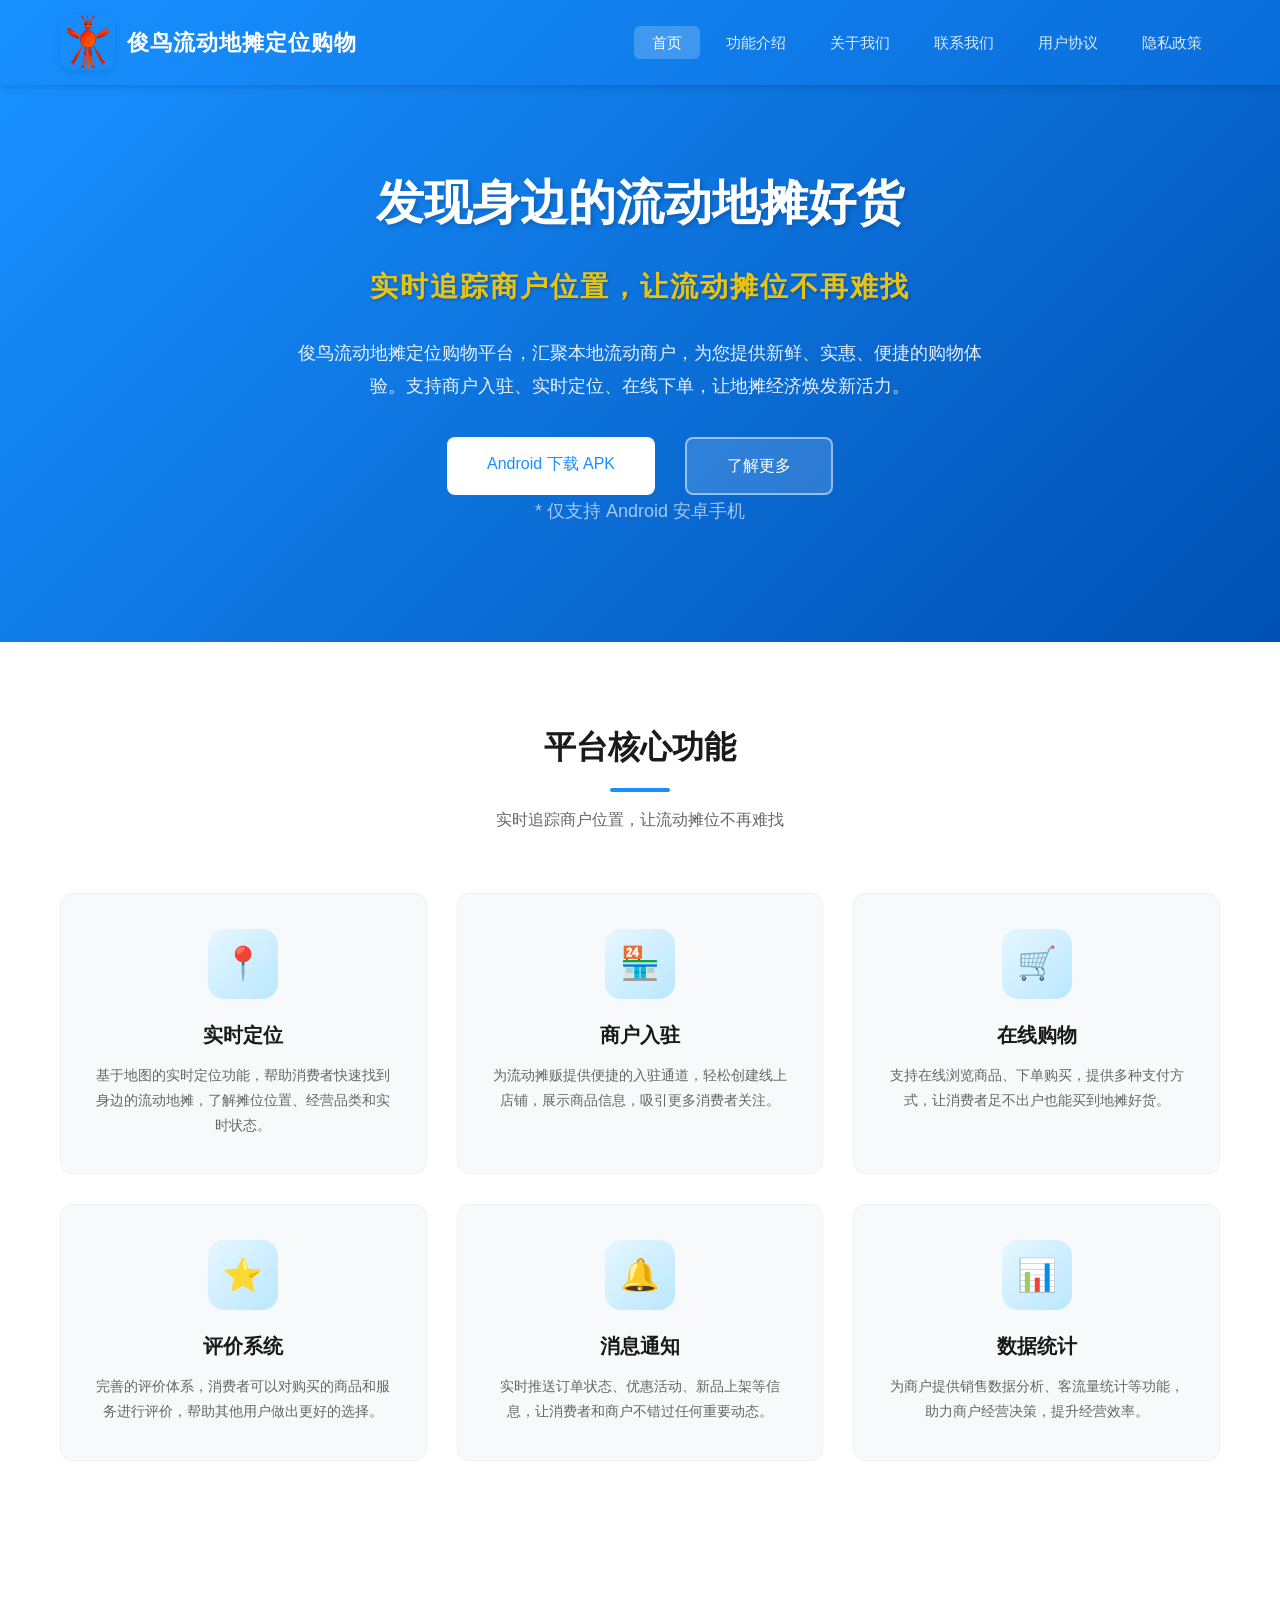
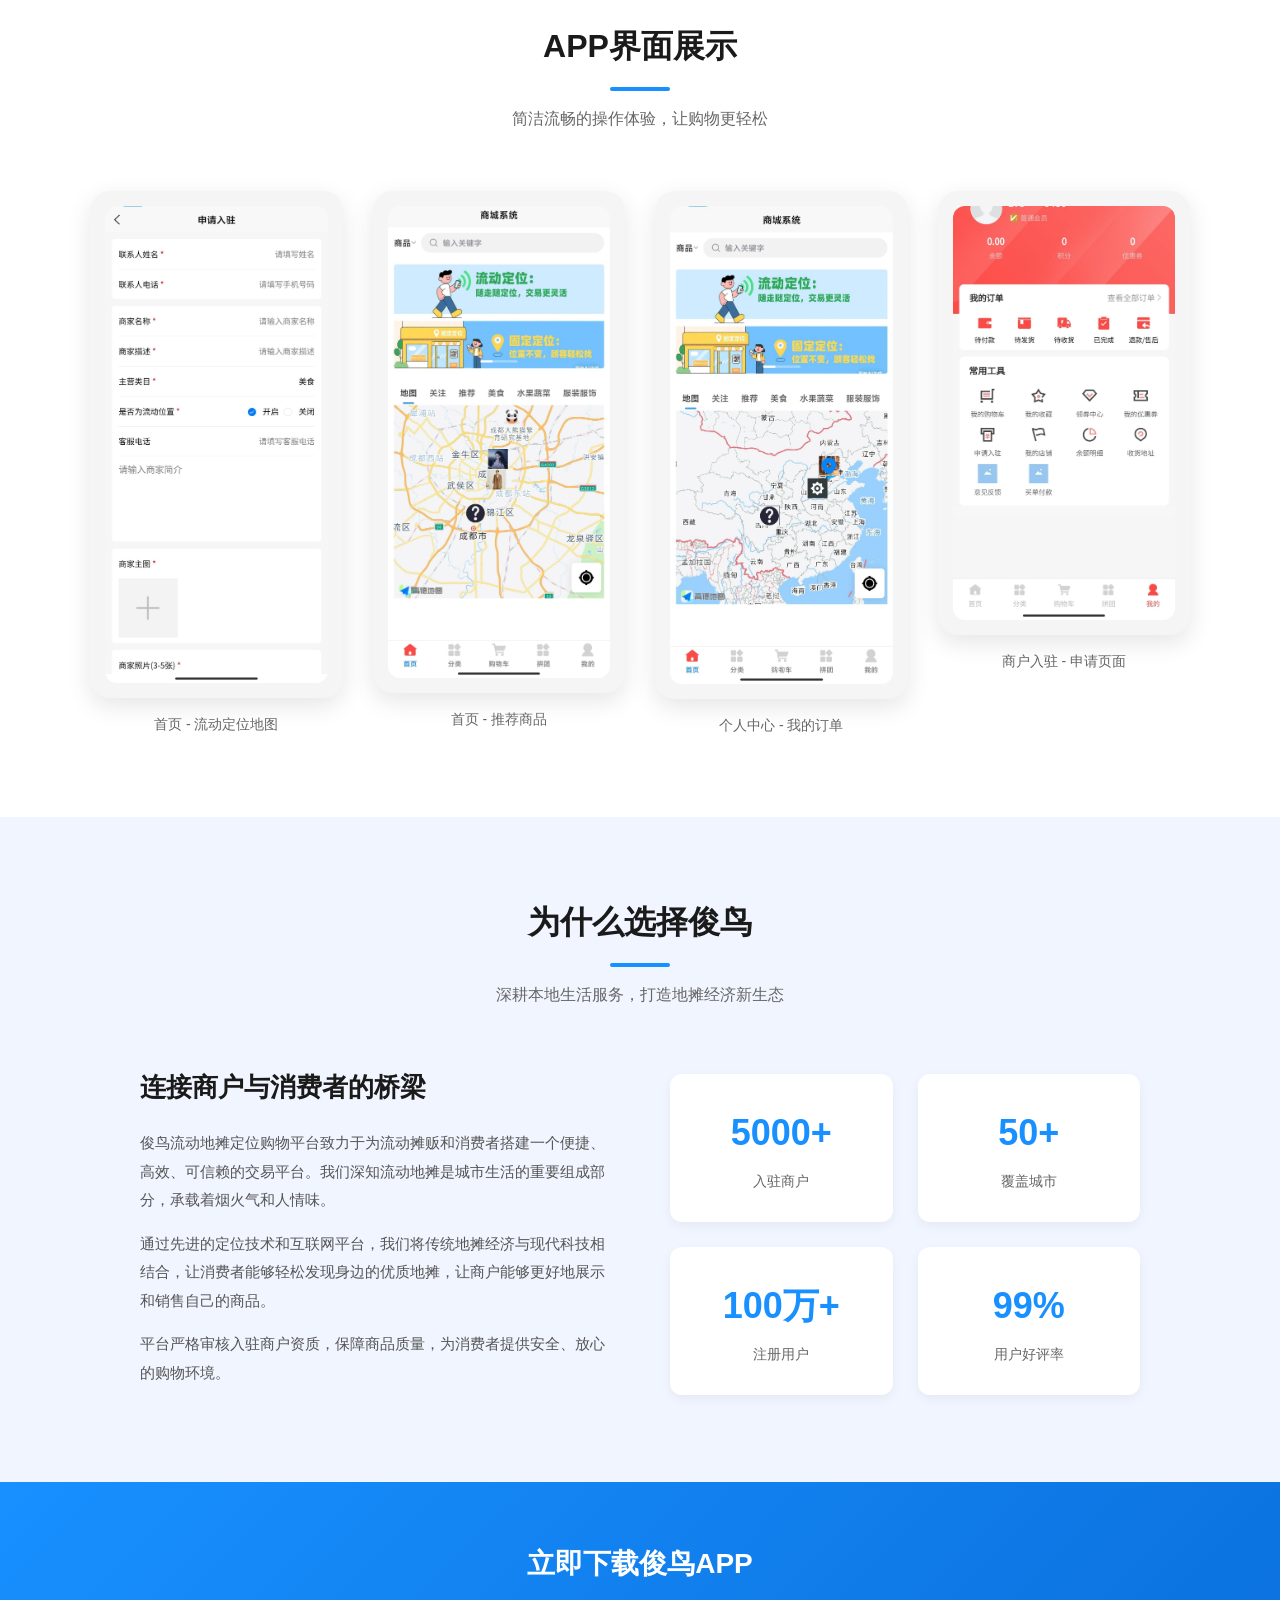
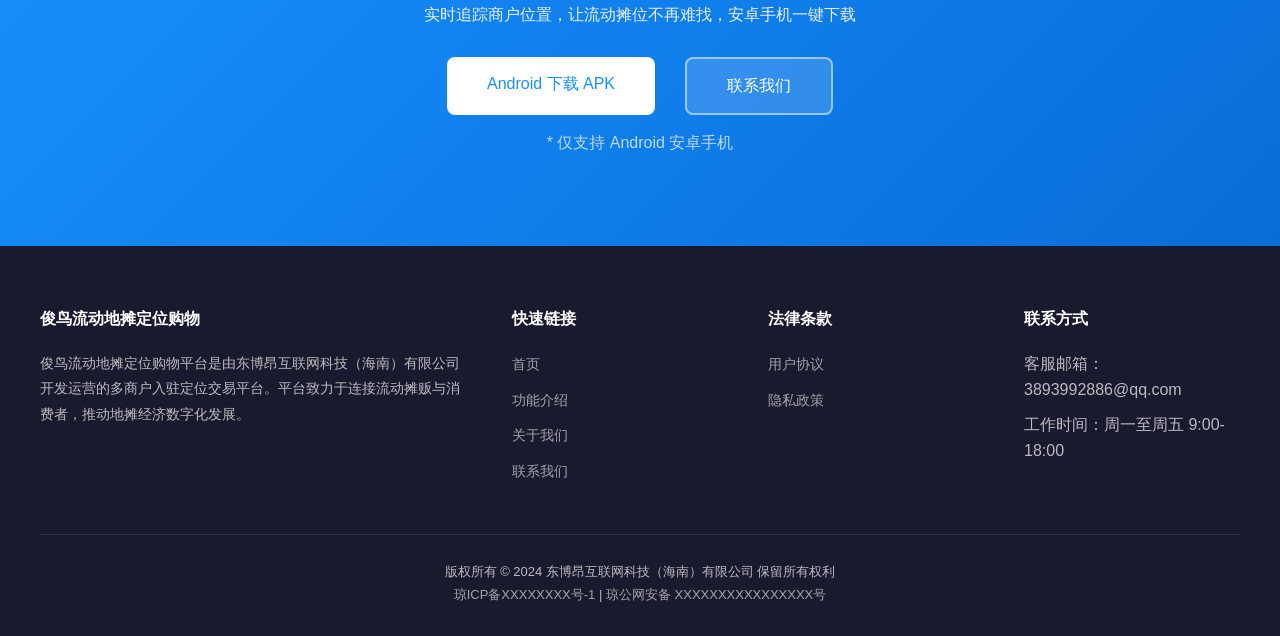
==== index.html @ 53d49e0d "Move files to root for GitHub Pages" ====
<!DOCTYPE html>
<html lang="zh-CN">
<head>
    <meta charset="UTF-8">
    <meta name="viewport" content="width=device-width, initial-scale=1.0">
    <meta name="keywords" content="俊鸟流动地摊定位购物,多商户入驻交易平台,流动地摊,地摊经济,本地生活服务">
    <meta name="description" content="俊鸟流动地摊定位购物 - 实时追踪商户位置，让流动摊位不再难找。多商户入驻定位交易平台，为流动摊贩和消费者搭建便捷的本地生活服务桥梁">
    <title>俊鸟流动地摊定位购物 - 多商户入驻定位交易平台</title>
    <link rel="stylesheet" href="css/style.css">
</head>
<body>
    <header class="header">
        <div class="container">
            <div class="logo">
                <img src="images/phoenix.svg" alt="凤凰展翅" class="logo-icon">
                <h1>俊鸟流动地摊定位购物</h1>
            </div>
            <nav>
                <ul>
                    <li><a href="index.html" class="active">首页</a></li>
                    <li><a href="features.html">功能介绍</a></li>
                    <li><a href="about.html">关于我们</a></li>
                    <li><a href="contact.html">联系我们</a></li>
                    <li><a href="agreement.html">用户协议</a></li>
                    <li><a href="privacy.html">隐私政策</a></li>
                </ul>
            </nav>
        </div>
    </header>

    <section class="hero">
        <div class="container">
            <h2>发现身边的流动地摊好货</h2>
            <p class="tagline">实时追踪商户位置，让流动摊位不再难找</p>
            <p>俊鸟流动地摊定位购物平台，汇聚本地流动商户，为您提供新鲜、实惠、便捷的购物体验。支持商户入驻、实时定位、在线下单，让地摊经济焕发新活力。</p>
            <div class="hero-buttons">
                <a href="https://www.pgyer.com/n78fBktO" class="btn btn-primary" target="_blank">Android 下载 APK</a>
                <a href="features.html" class="btn btn-secondary">了解更多</a>
            </div>
            <p class="hero-tip">* 仅支持 Android 安卓手机</p>
        </div>
    </section>

    <section class="section features">
        <div class="container">
            <div class="section-title">
                <h2>平台核心功能</h2>
                <div class="divider"></div>
                <p class="tagline">实时追踪商户位置，让流动摊位不再难找</p>
            </div>
            <div class="features-grid">
                <div class="feature-card">
                    <div class="feature-icon">📍</div>
                    <h3>实时定位</h3>
                    <p>基于地图的实时定位功能，帮助消费者快速找到身边的流动地摊，了解摊位位置、经营品类和实时状态。</p>
                </div>
                <div class="feature-card">
                    <div class="feature-icon">🏪</div>
                    <h3>商户入驻</h3>
                    <p>为流动摊贩提供便捷的入驻通道，轻松创建线上店铺，展示商品信息，吸引更多消费者关注。</p>
                </div>
                <div class="feature-card">
                    <div class="feature-icon">🛒</div>
                    <h3>在线购物</h3>
                    <p>支持在线浏览商品、下单购买，提供多种支付方式，让消费者足不出户也能买到地摊好货。</p>
                </div>
                <div class="feature-card">
                    <div class="feature-icon">⭐</div>
                    <h3>评价系统</h3>
                    <p>完善的评价体系，消费者可以对购买的商品和服务进行评价，帮助其他用户做出更好的选择。</p>
                </div>
                <div class="feature-card">
                    <div class="feature-icon">🔔</div>
                    <h3>消息通知</h3>
                    <p>实时推送订单状态、优惠活动、新品上架等信息，让消费者和商户不错过任何重要动态。</p>
                </div>
                <div class="feature-card">
                    <div class="feature-icon">📊</div>
                    <h3>数据统计</h3>
                    <p>为商户提供销售数据分析、客流量统计等功能，助力商户经营决策，提升经营效率。</p>
                </div>
            </div>
        </div>
    </section>

    <section class="section app-showcase">
        <div class="container">
            <div class="section-title">
                <h2>APP界面展示</h2>
                <div class="divider"></div>
                <p>简洁流畅的操作体验，让购物更轻松</p>
            </div>
            <div class="app-screenshots">
                <div class="screenshot-item">
                    <div class="screenshot-phone">
                        <img src="images/app-home-1.jpg" alt="首页-地图定位">
                    </div>
                    <p class="screenshot-desc">首页 - 流动定位地图</p>
                </div>
                <div class="screenshot-item">
                    <div class="screenshot-phone">
                        <img src="images/app-home-2.jpg" alt="首页-推荐商品">
                    </div>
                    <p class="screenshot-desc">首页 - 推荐商品</p>
                </div>
                <div class="screenshot-item">
                    <div class="screenshot-phone">
                        <img src="images/app-user.jpg" alt="个人中心">
                    </div>
                    <p class="screenshot-desc">个人中心 - 我的订单</p>
                </div>
                <div class="screenshot-item">
                    <div class="screenshot-phone">
                        <img src="images/app-merchant.jpg" alt="商户入驻">
                    </div>
                    <p class="screenshot-desc">商户入驻 - 申请页面</p>
                </div>
            </div>
        </div>
    </section>

    <section class="section about-section">
        <div class="container">
            <div class="section-title">
                <h2>为什么选择俊鸟</h2>
                <div class="divider"></div>
                <p>深耕本地生活服务，打造地摊经济新生态</p>
            </div>
            <div class="about-content">
                <div class="about-text">
                    <h3>连接商户与消费者的桥梁</h3>
                    <p>俊鸟流动地摊定位购物平台致力于为流动摊贩和消费者搭建一个便捷、高效、可信赖的交易平台。我们深知流动地摊是城市生活的重要组成部分，承载着烟火气和人情味。</p>
                    <p>通过先进的定位技术和互联网平台，我们将传统地摊经济与现代科技相结合，让消费者能够轻松发现身边的优质地摊，让商户能够更好地展示和销售自己的商品。</p>
                    <p>平台严格审核入驻商户资质，保障商品质量，为消费者提供安全、放心的购物环境。</p>
                </div>
                <div class="about-stats">
                    <div class="stat-item">
                        <div class="stat-number">5000+</div>
                        <div class="stat-label">入驻商户</div>
                    </div>
                    <div class="stat-item">
                        <div class="stat-number">50+</div>
                        <div class="stat-label">覆盖城市</div>
                    </div>
                    <div class="stat-item">
                        <div class="stat-number">100万+</div>
                        <div class="stat-label">注册用户</div>
                    </div>
                    <div class="stat-item">
                        <div class="stat-number">99%</div>
                        <div class="stat-label">用户好评率</div>
                    </div>
                </div>
            </div>
        </div>
    </section>

    <section class="cta-section">
        <div class="container">
            <h2>立即下载俊鸟APP</h2>
            <p>实时追踪商户位置，让流动摊位不再难找，安卓手机一键下载</p>
            <div class="hero-buttons">
                <a href="https://www.pgyer.com/n78fBktO" class="btn btn-primary" target="_blank">Android 下载 APK</a>
                <a href="contact.html" class="btn btn-secondary">联系我们</a>
            </div>
            <p class="hero-tip" style="color:rgba(255,255,255,0.8);margin-top:15px;">* 仅支持 Android 安卓手机</p>
        </div>
    </section>

    <footer class="footer">
        <div class="footer-grid">
            <div class="footer-about">
                <h4>俊鸟流动地摊定位购物</h4>
                <p>俊鸟流动地摊定位购物平台是由东博昂互联网科技（海南）有限公司开发运营的多商户入驻定位交易平台。平台致力于连接流动摊贩与消费者，推动地摊经济数字化发展。</p>
            </div>
            <div>
                <h4>快速链接</h4>
                <ul>
                    <li><a href="index.html">首页</a></li>
                    <li><a href="features.html">功能介绍</a></li>
                    <li><a href="about.html">关于我们</a></li>
                    <li><a href="contact.html">联系我们</a></li>
                </ul>
            </div>
            <div>
                <h4>法律条款</h4>
                <ul>
                    <li><a href="agreement.html">用户协议</a></li>
                    <li><a href="privacy.html">隐私政策</a></li>
                </ul>
            </div>
            <div>
                <h4>联系方式</h4>
                <ul>
                    <li>客服邮箱：3893992886@qq.com</li>
                    <li>工作时间：周一至周五 9:00-18:00</li>
                </ul>
            </div>
        </div>
        <div class="footer-bottom">
            <p>版权所有 &copy; 2024 东博昂互联网科技（海南）有限公司 保留所有权利</p>
            <p><a href="https://beian.miit.gov.cn/" target="_blank" rel="nofollow noopener">琼ICP备XXXXXXXX号-1</a> | <a href="#">琼公网安备 XXXXXXXXXXXXXXXX号</a></p>
        </div>
    </footer>
</body>
</html>
---- css/style.css ----
* {
    margin: 0;
    padding: 0;
    box-sizing: border-box;
}

body {
    font-family: -apple-system, BlinkMacSystemFont, "Segoe UI", "PingFang SC", "Hiragino Sans GB", "Microsoft YaHei", "Helvetica Neue", Helvetica, Arial, sans-serif;
    line-height: 1.6;
    color: #333;
    background-color: #f8f9fa;
}

a {
    color: #1890ff;
    text-decoration: none;
    transition: color 0.3s;
}

a:hover {
    color: #40a9ff;
}

.header {
    background: linear-gradient(135deg, #1890ff 0%, #096dd9 100%);
    color: white;
    padding: 0;
    position: sticky;
    top: 0;
    z-index: 1000;
    box-shadow: 0 2px 8px rgba(0,0,0,0.15);
}

.header .container {
    display: flex;
    justify-content: space-between;
    align-items: center;
    padding: 15px 20px;
}

.logo {
    display: flex;
    align-items: center;
    gap: 12px;
}

.logo-icon {
    width: 55px;
    height: 55px;
    border-radius: 10px;
    box-shadow: 0 2px 6px rgba(0,0,0,0.1);
    object-fit: contain;
}

.logo h1 {
    font-size: 22px;
    font-weight: 600;
    letter-spacing: 1px;
}

nav ul {
    display: flex;
    list-style: none;
    gap: 8px;
}

nav ul li a {
    color: rgba(255,255,255,0.85);
    padding: 8px 18px;
    border-radius: 6px;
    font-size: 15px;
    transition: all 0.3s;
}

nav ul li a:hover,
nav ul li a.active {
    background: rgba(255,255,255,0.2);
    color: white;
}

.hero {
    background: linear-gradient(135deg, #1890ff 0%, #0050b3 100%);
    color: white;
    padding: 80px 20px;
    text-align: center;
}

.hero h2 {
    font-size: 48px;
    margin-bottom: 20px;
    font-weight: 700;
    text-shadow: 2px 2px 4px rgba(0,0,0,0.2);
}

.hero .tagline {
    font-size: 28px;
    font-weight: 600;
    color: #ffcc02;
    margin-bottom: 25px;
    text-shadow: 1px 1px 3px rgba(0,0,0,0.3);
    letter-spacing: 2px;
}

.hero p {
    font-size: 18px;
    opacity: 0.9;
    max-width: 700px;
    margin: 0 auto 35px;
    line-height: 1.8;
}

.btn {
    display: inline-block;
    padding: 14px 40px;
    border-radius: 8px;
    font-size: 16px;
    font-weight: 500;
    transition: all 0.3s;
    cursor: pointer;
    border: none;
}

.btn-primary {
    background: white;
    color: #1890ff;
}

.btn-primary:hover {
    background: #f0f0f0;
    color: #096dd9;
    transform: translateY(-2px);
    box-shadow: 0 4px 12px rgba(0,0,0,0.15);
}

.btn-secondary {
    background: rgba(255,255,255,0.15);
    color: white;
    border: 2px solid rgba(255,255,255,0.5);
    margin-left: 15px;
}

.btn-secondary:hover {
    background: rgba(255,255,255,0.25);
    border-color: white;
}

.hero-buttons {
    display: flex;
    justify-content: center;
    gap: 15px;
    flex-wrap: wrap;
}

.hero-tip {
    margin-top: 20px;
    font-size: 13px;
    color: rgba(255,255,255,0.7);
}

.container {
    max-width: 1200px;
    margin: 0 auto;
    padding: 0 20px;
}

.section {
    padding: 80px 20px;
}

.section-title {
    text-align: center;
    margin-bottom: 60px;
}

.section-title h2 {
    font-size: 32px;
    color: #1a1a1a;
    margin-bottom: 15px;
    font-weight: 700;
}

.section-title p {
    color: #666;
    font-size: 16px;
    max-width: 600px;
    margin: 0 auto;
}

.section-title .divider {
    width: 60px;
    height: 4px;
    background: #1890ff;
    margin: 15px auto;
    border-radius: 2px;
}

.features {
    background: white;
}

.features-grid {
    display: grid;
    grid-template-columns: repeat(auto-fit, minmax(280px, 1fr));
    gap: 30px;
    max-width: 1200px;
    margin: 0 auto;
}

.feature-card {
    background: #f8f9fa;
    border-radius: 12px;
    padding: 35px 30px;
    text-align: center;
    transition: all 0.3s;
    border: 1px solid #f0f0f0;
}

.feature-card:hover {
    transform: translateY(-8px);
    box-shadow: 0 12px 24px rgba(0,0,0,0.08);
    border-color: #e6f7ff;
}

.feature-icon {
    width: 70px;
    height: 70px;
    background: linear-gradient(135deg, #e6f7ff 0%, #bae7ff 100%);
    border-radius: 16px;
    display: flex;
    align-items: center;
    justify-content: center;
    margin: 0 auto 20px;
    font-size: 32px;
}

.feature-card h3 {
    font-size: 20px;
    margin-bottom: 12px;
    color: #1a1a1a;
}

.feature-card p {
    color: #666;
    font-size: 14px;
    line-height: 1.8;
}

.about-section {
    background: #f0f5ff;
}

.about-content {
    display: grid;
    grid-template-columns: 1fr 1fr;
    gap: 60px;
    align-items: center;
    max-width: 1000px;
    margin: 0 auto;
}

.about-text h3 {
    font-size: 26px;
    color: #1a1a1a;
    margin-bottom: 20px;
}

.about-text p {
    color: #555;
    font-size: 15px;
    line-height: 1.9;
    margin-bottom: 15px;
}

.about-stats {
    display: grid;
    grid-template-columns: repeat(2, 1fr);
    gap: 25px;
}

.stat-item {
    background: white;
    border-radius: 12px;
    padding: 30px;
    text-align: center;
    box-shadow: 0 4px 12px rgba(0,0,0,0.05);
}

.stat-number {
    font-size: 36px;
    font-weight: 700;
    color: #1890ff;
    margin-bottom: 8px;
}

.stat-label {
    color: #666;
    font-size: 14px;
}

.cta-section {
    background: linear-gradient(135deg, #1890ff 0%, #096dd9 100%);
    color: white;
    text-align: center;
    padding: 60px 20px;
}

.cta-section h2 {
    font-size: 28px;
    margin-bottom: 15px;
}

.cta-section p {
    opacity: 0.9;
    margin-bottom: 30px;
    font-size: 16px;
}

.footer {
    background: #1a1a2e;
    color: rgba(255,255,255,0.7);
    padding: 60px 20px 30px;
}

.footer-grid {
    display: grid;
    grid-template-columns: 2fr 1fr 1fr 1fr;
    gap: 40px;
    max-width: 1200px;
    margin: 0 auto 40px;
}

.footer h4 {
    color: white;
    font-size: 16px;
    margin-bottom: 20px;
    font-weight: 600;
}

.footer-about p {
    font-size: 14px;
    line-height: 1.8;
}

.footer ul {
    list-style: none;
}

.footer ul li {
    margin-bottom: 10px;
}

.footer ul li a {
    color: rgba(255,255,255,0.6);
    font-size: 14px;
    transition: color 0.3s;
}

.footer ul li a:hover {
    color: white;
}

.footer-bottom {
    border-top: 1px solid rgba(255,255,255,0.1);
    padding-top: 25px;
    text-align: center;
    max-width: 1200px;
    margin: 0 auto;
}

.footer-bottom p {
    font-size: 13px;
    line-height: 1.8;
}

.footer-bottom a {
    color: rgba(255,255,255,0.6);
}

.footer-bottom a:hover {
    color: white;
}

.page-header {
    background: linear-gradient(135deg, #1890ff 0%, #0050b3 100%);
    color: white;
    padding: 60px 20px;
    text-align: center;
}

.page-header h2 {
    font-size: 36px;
    margin-bottom: 15px;
}

.page-header .tagline {
    font-size: 22px;
    font-weight: 600;
    color: #ffcc02;
    letter-spacing: 2px;
}

.page-header p {
    opacity: 0.8;
    font-size: 16px;
}

.content-page {
    background: white;
    max-width: 900px;
    margin: -30px auto 60px;
    padding: 50px;
    border-radius: 12px;
    box-shadow: 0 4px 12px rgba(0,0,0,0.05);
}

.content-page h3 {
    font-size: 22px;
    color: #1a1a1a;
    margin: 30px 0 15px;
    padding-bottom: 10px;
    border-bottom: 2px solid #f0f0f0;
}

.content-page h3:first-child {
    margin-top: 0;
}

.content-page p {
    color: #555;
    font-size: 15px;
    line-height: 1.9;
    margin-bottom: 15px;
}

.content-page ul,
.content-page ol {
    color: #555;
    font-size: 15px;
    line-height: 1.9;
    margin: 15px 0 15px 25px;
}

.content-page li {
    margin-bottom: 8px;
}

.contact-grid {
    display: grid;
    grid-template-columns: repeat(auto-fit, minmax(250px, 1fr));
    gap: 30px;
    margin-top: 30px;
}

.contact-item {
    background: #f8f9fa;
    border-radius: 12px;
    padding: 30px;
    text-align: center;
}

.contact-item .icon {
    width: 60px;
    height: 60px;
    background: #e6f7ff;
    border-radius: 50%;
    display: flex;
    align-items: center;
    justify-content: center;
    margin: 0 auto 15px;
    font-size: 26px;
}

.contact-item h4 {
    font-size: 16px;
    margin-bottom: 10px;
    color: #1a1a1a;
}

.contact-item p {
    color: #666;
    font-size: 14px;
    line-height: 1.7;
}

.breadcrumb {
    padding: 15px 20px;
    background: #f0f5ff;
    font-size: 14px;
    color: #666;
    max-width: 1200px;
    margin: 0 auto;
}

.breadcrumb a {
    color: #1890ff;
}

.breadcrumb span {
    margin: 0 8px;
    color: #ccc;
}

.app-showcase {
    background: white;
}

.app-screenshots {
    display: grid;
    grid-template-columns: repeat(4, 1fr);
    gap: 30px;
    max-width: 1100px;
    margin: 0 auto;
}

.screenshot-item {
    text-align: center;
}

.screenshot-phone {
    background: #f5f5f5;
    border-radius: 20px;
    padding: 15px;
    box-shadow: 0 8px 24px rgba(0,0,0,0.1);
    transition: transform 0.3s;
    overflow: hidden;
}

.screenshot-phone:hover {
    transform: translateY(-10px);
}

.screenshot-phone img {
    width: 100%;
    height: auto;
    border-radius: 12px;
    display: block;
}

.screenshot-placeholder {
    width: 100%;
    height: 300px;
    display: flex;
    align-items: center;
    justify-content: center;
    color: #999;
    font-size: 16px;
    background: linear-gradient(135deg, #e6f7ff 0%, #bae7ff 100%);
    border-radius: 12px;
}

.screenshot-desc {
    margin-top: 15px;
    font-size: 14px;
    color: #666;
    font-weight: 500;
}

@media (max-width: 768px) {
    .app-screenshots {
        grid-template-columns: repeat(2, 1fr);
        gap: 20px;
    }
}

@media (max-width: 480px) {
    .app-screenshots {
        grid-template-columns: 1fr;
    }
}

@media (max-width: 768px) {
    .header .container {
        flex-direction: column;
        gap: 15px;
    }

    nav ul {
        flex-wrap: wrap;
        justify-content: center;
    }

    .hero h2 {
        font-size: 28px;
    }

    .hero p {
        font-size: 16px;
    }

    .hero-buttons {
        flex-direction: column;
        align-items: center;
    }

    .about-content {
        grid-template-columns: 1fr;
        gap: 40px;
    }

    .footer-grid {
        grid-template-columns: 1fr 1fr;
    }

    .content-page {
        margin: -30px 15px 60px;
        padding: 30px 25px;
    }
}
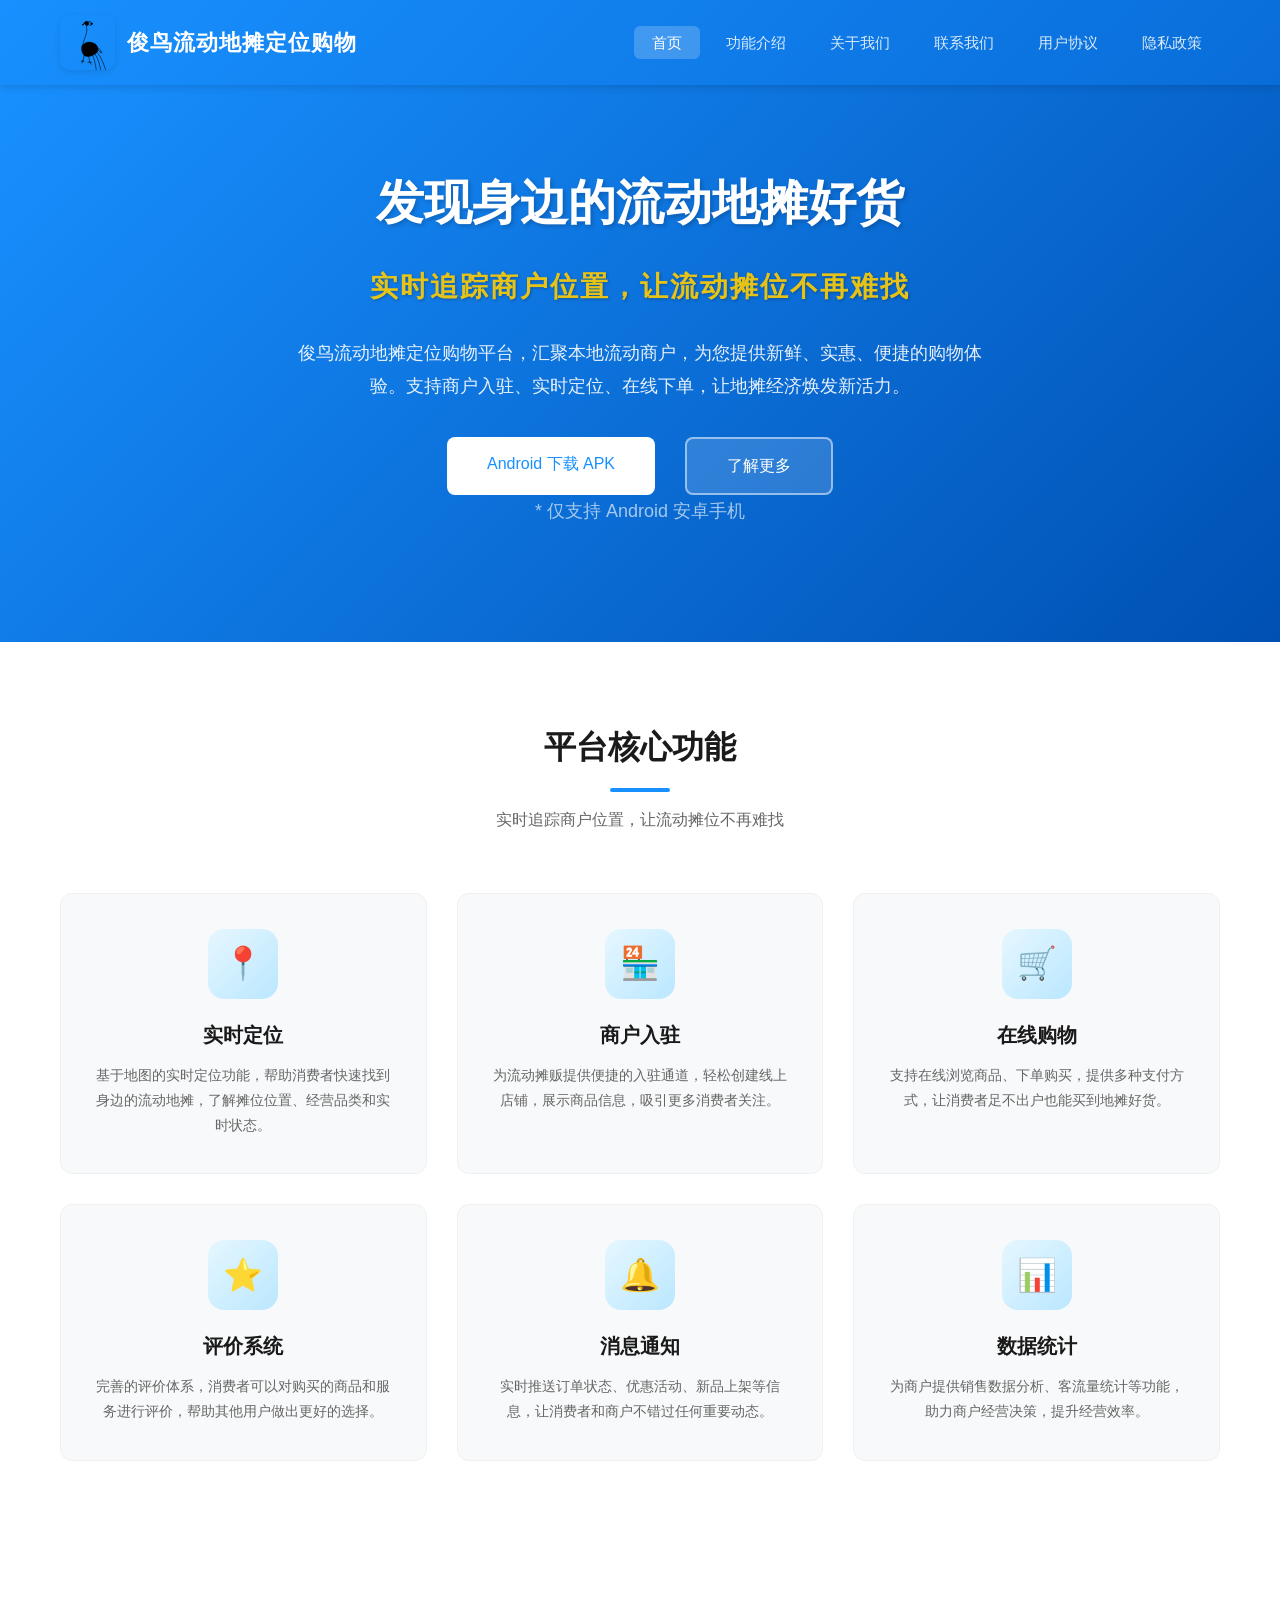
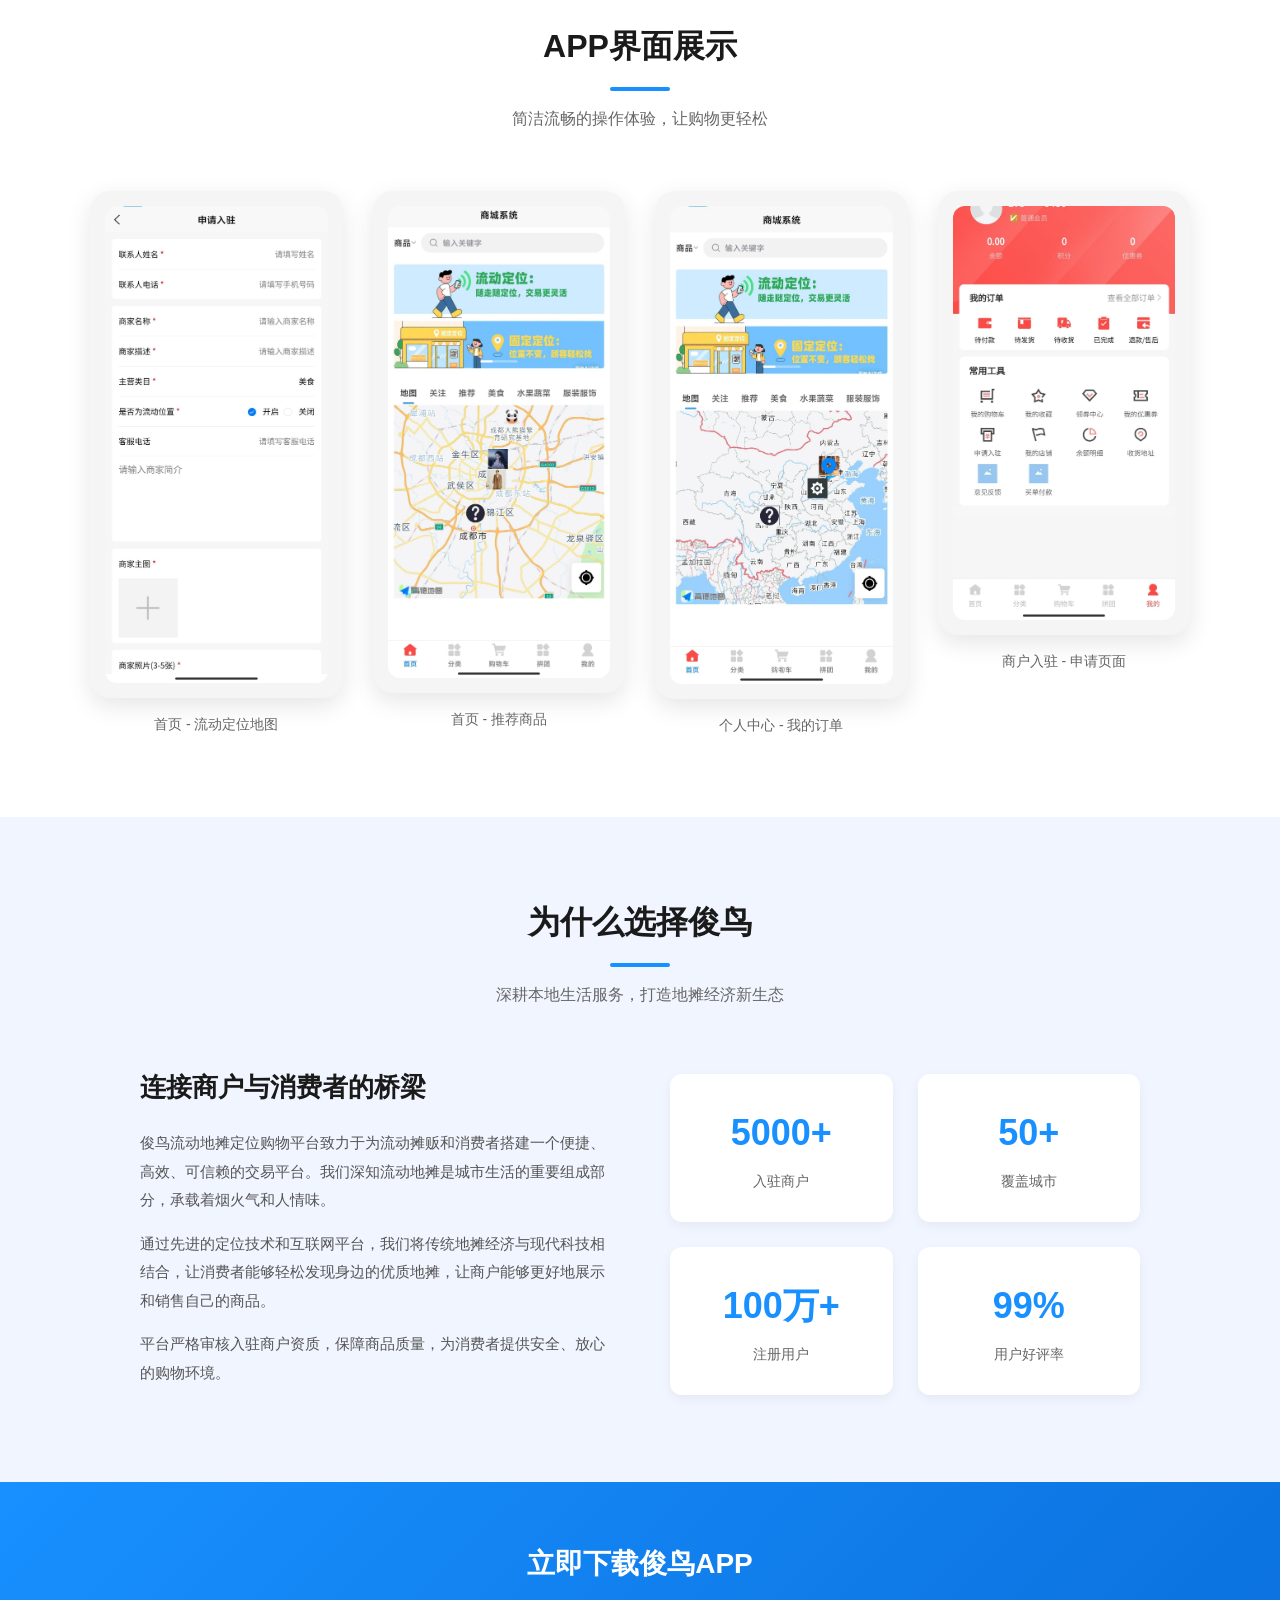
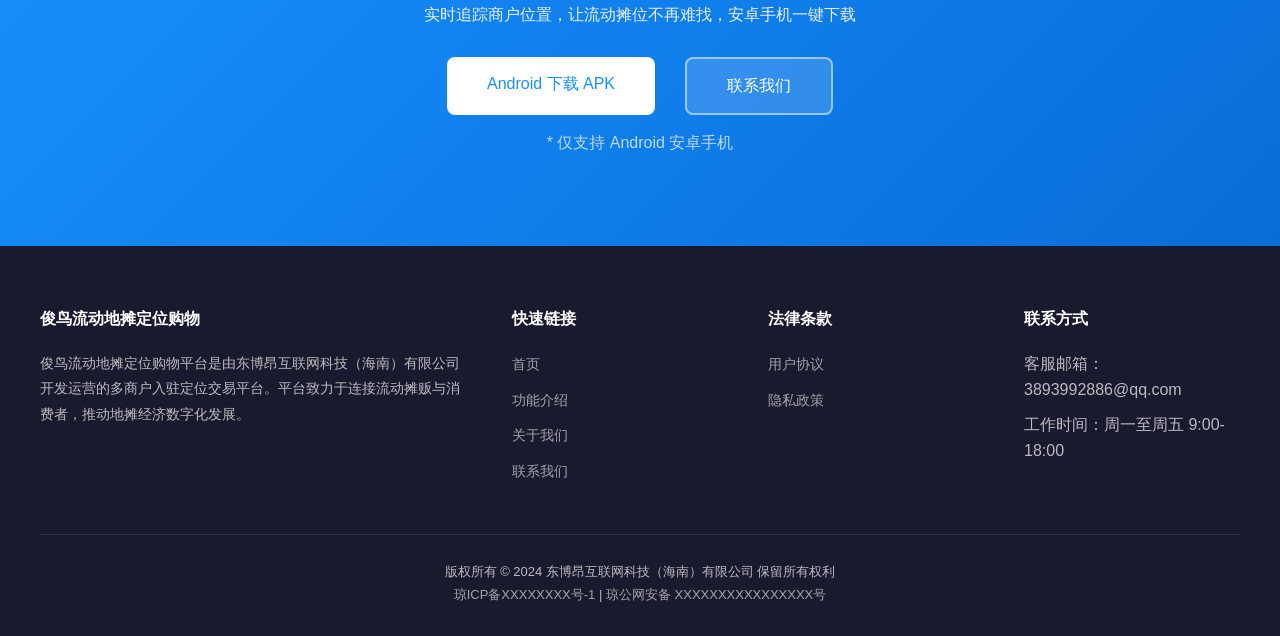
==== commit 27729b47: "更新凤凰logo图标" ====
--- a/index.html
+++ b/index.html
@@ -12,7 +12,7 @@
     <header class="header">
         <div class="container">
             <div class="logo">
-                <img src="images/phoenix.svg" alt="凤凰展翅" class="logo-icon">
+                <img src="images/phoenix-new.svg" alt="凤凰展翅" class="logo-icon">
                 <h1>俊鸟流动地摊定位购物</h1>
             </div>
             <nav>
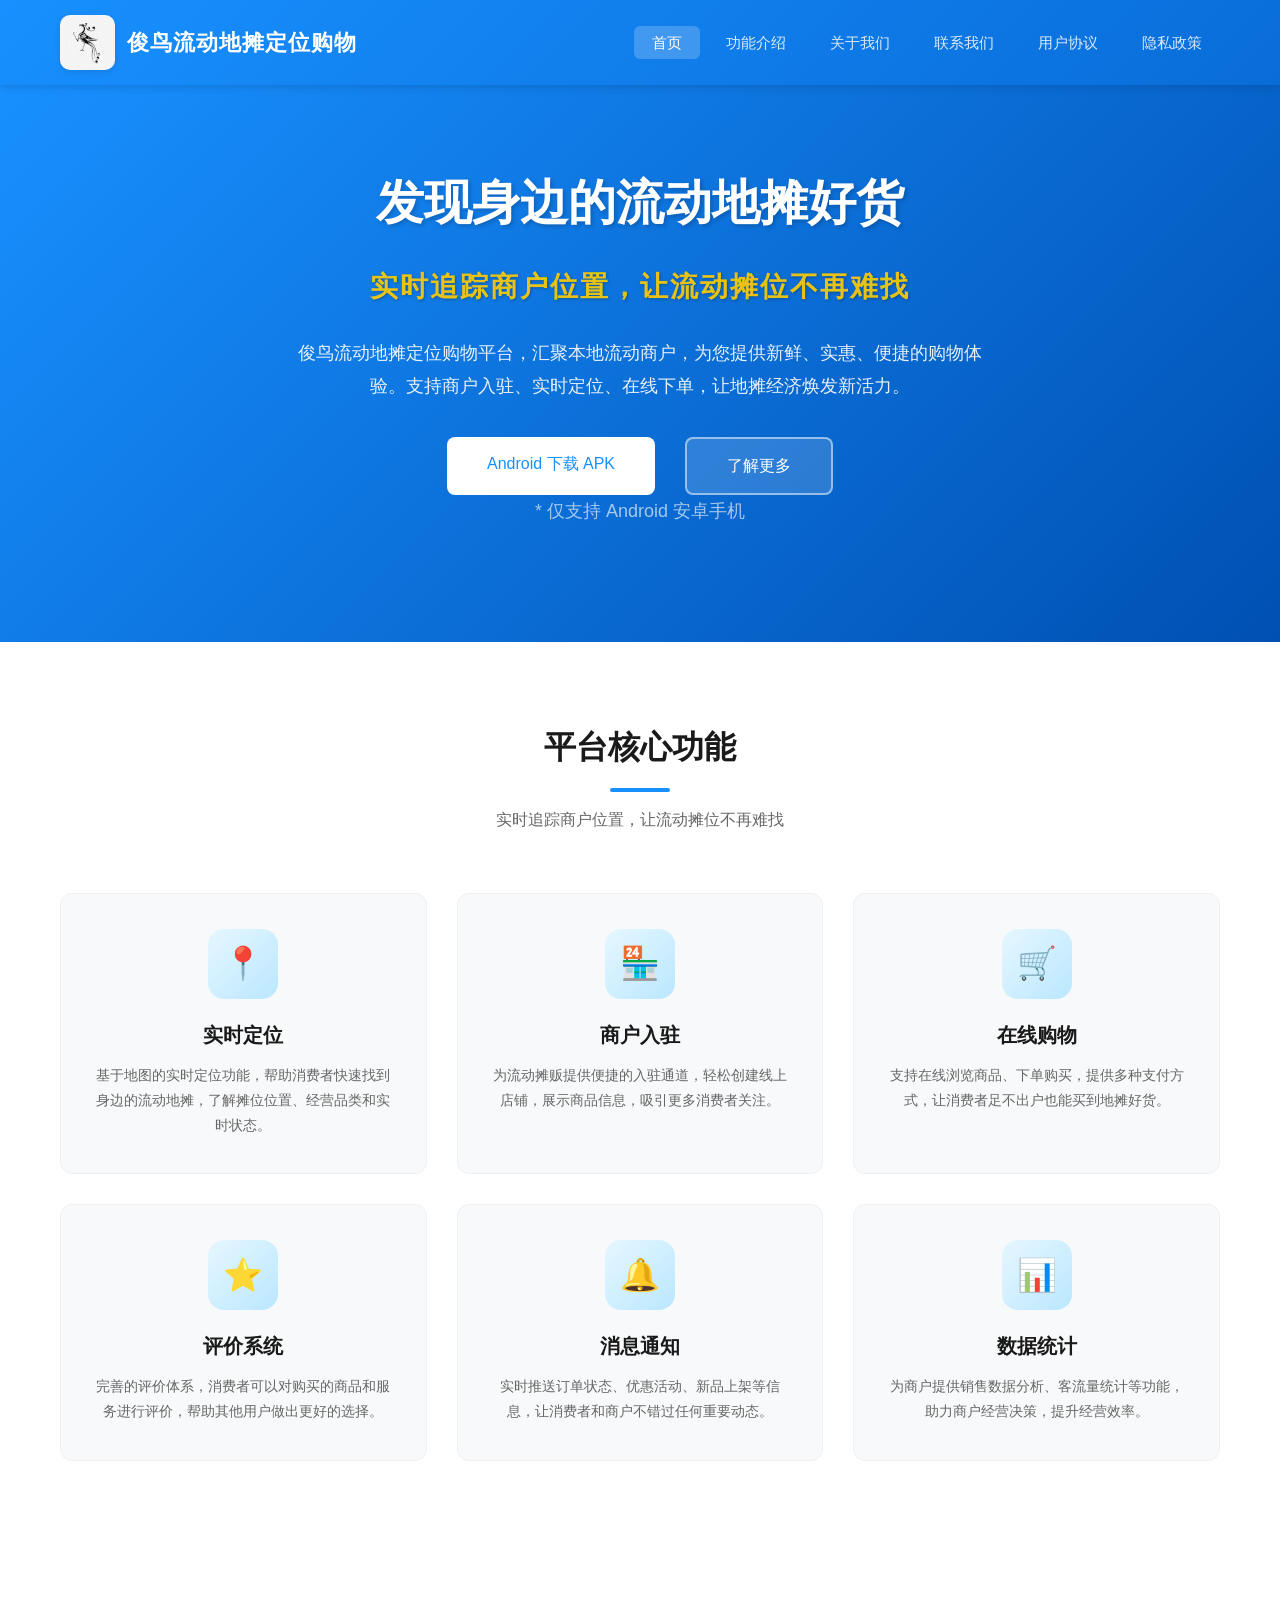
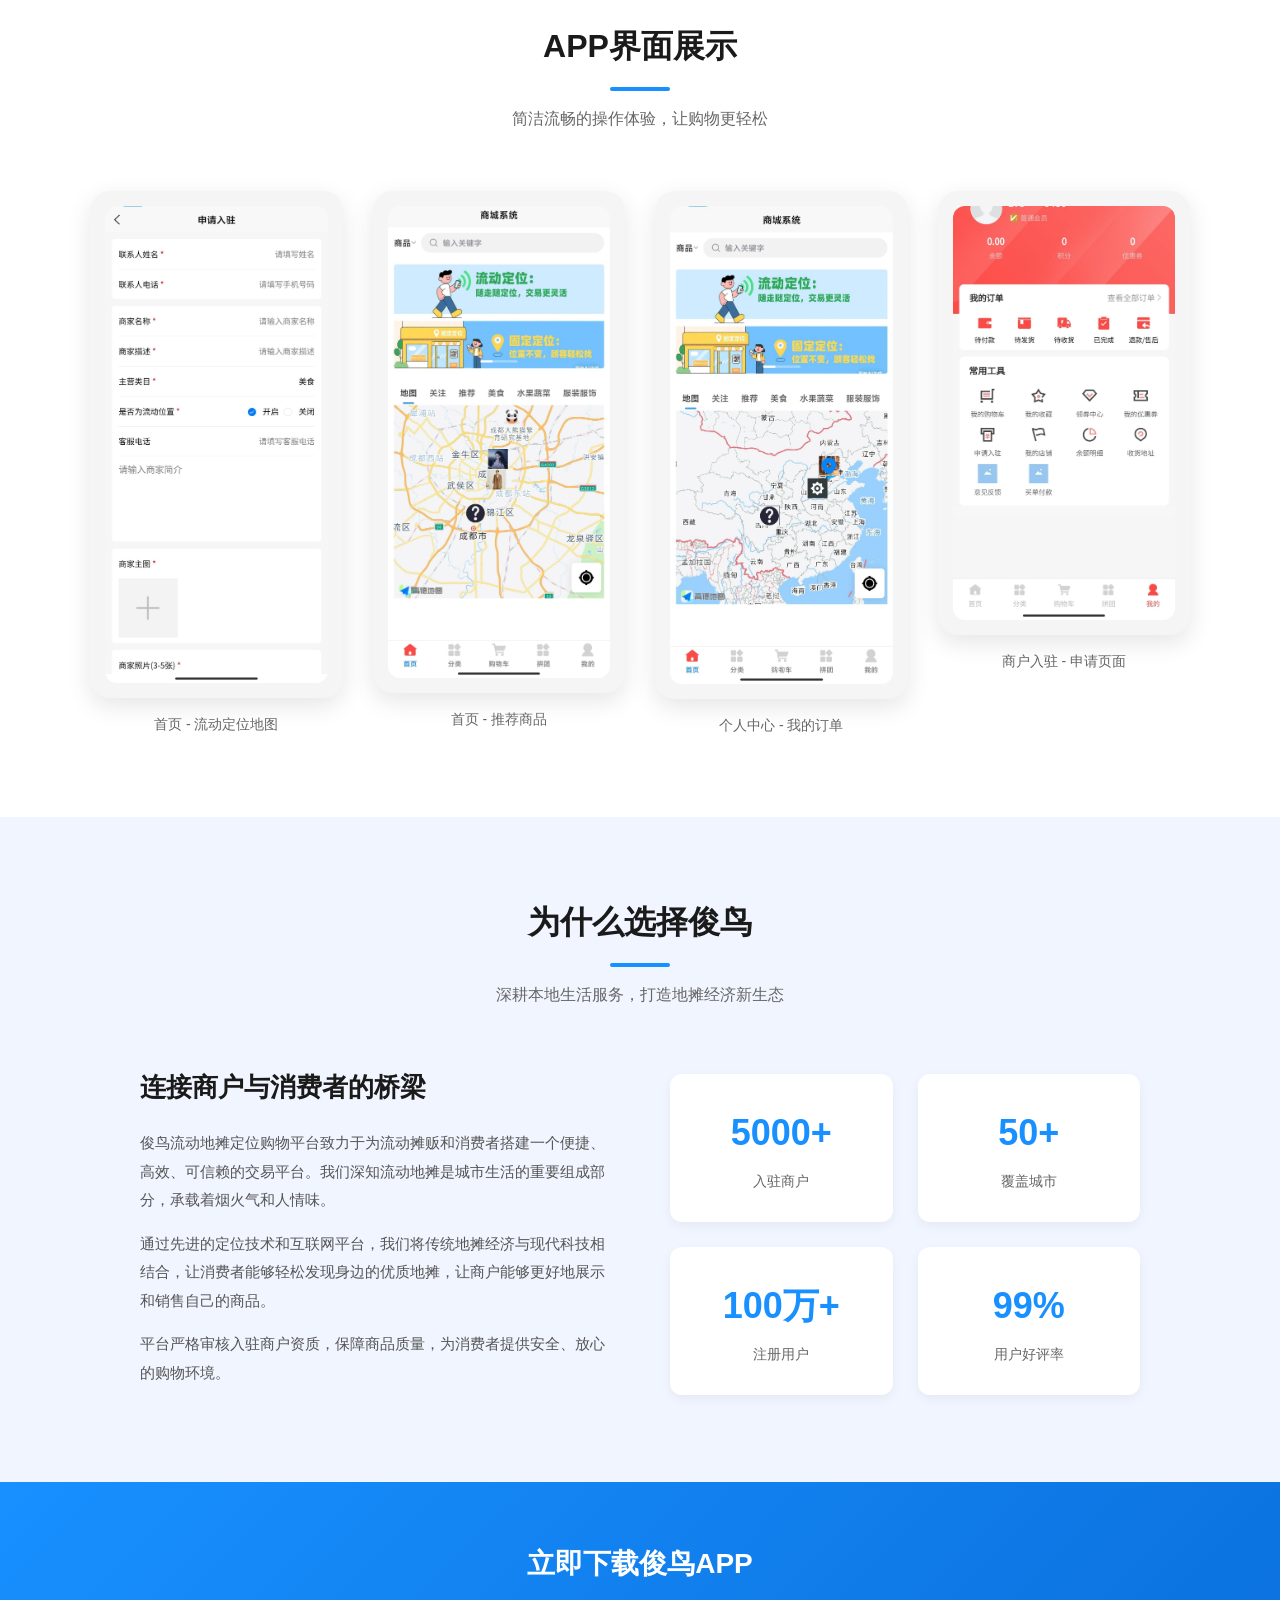
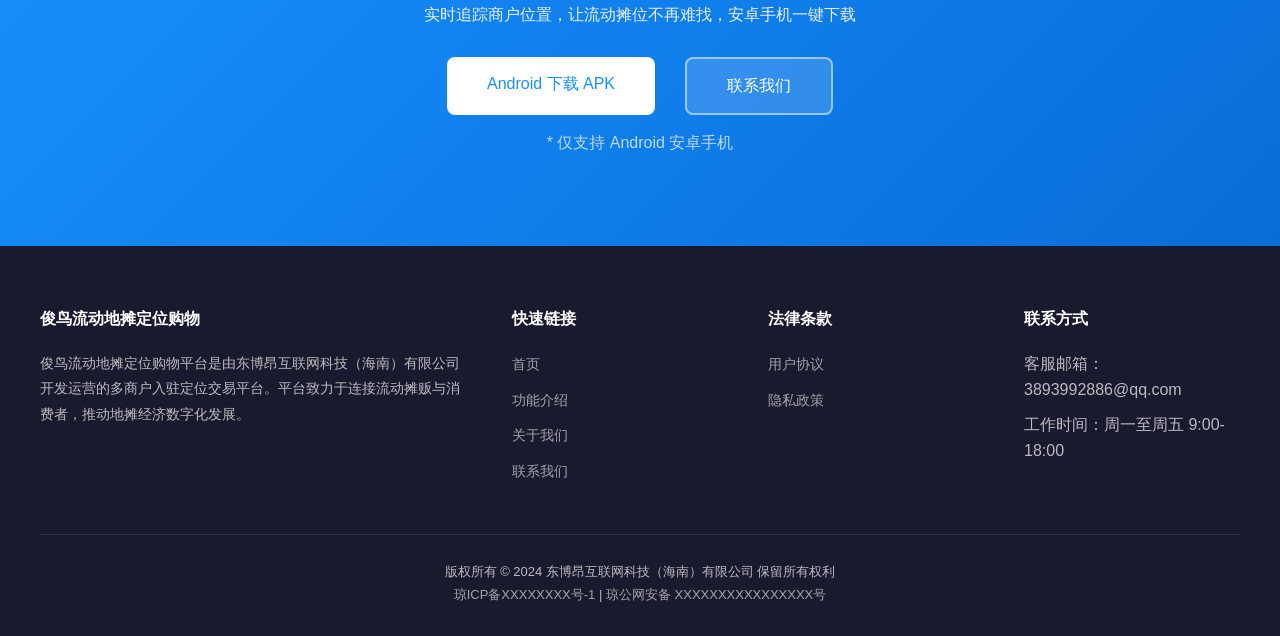
==== commit 2d15277c: "替换凤凰logo为用户原图" ====
--- a/index.html
+++ b/index.html
@@ -12,7 +12,7 @@
     <header class="header">
         <div class="container">
             <div class="logo">
-                <img src="images/phoenix-new.svg" alt="凤凰展翅" class="logo-icon">
+                <img src="images/phoenix.png" alt="凤凰展翅" class="logo-icon">
                 <h1>俊鸟流动地摊定位购物</h1>
             </div>
             <nav>
